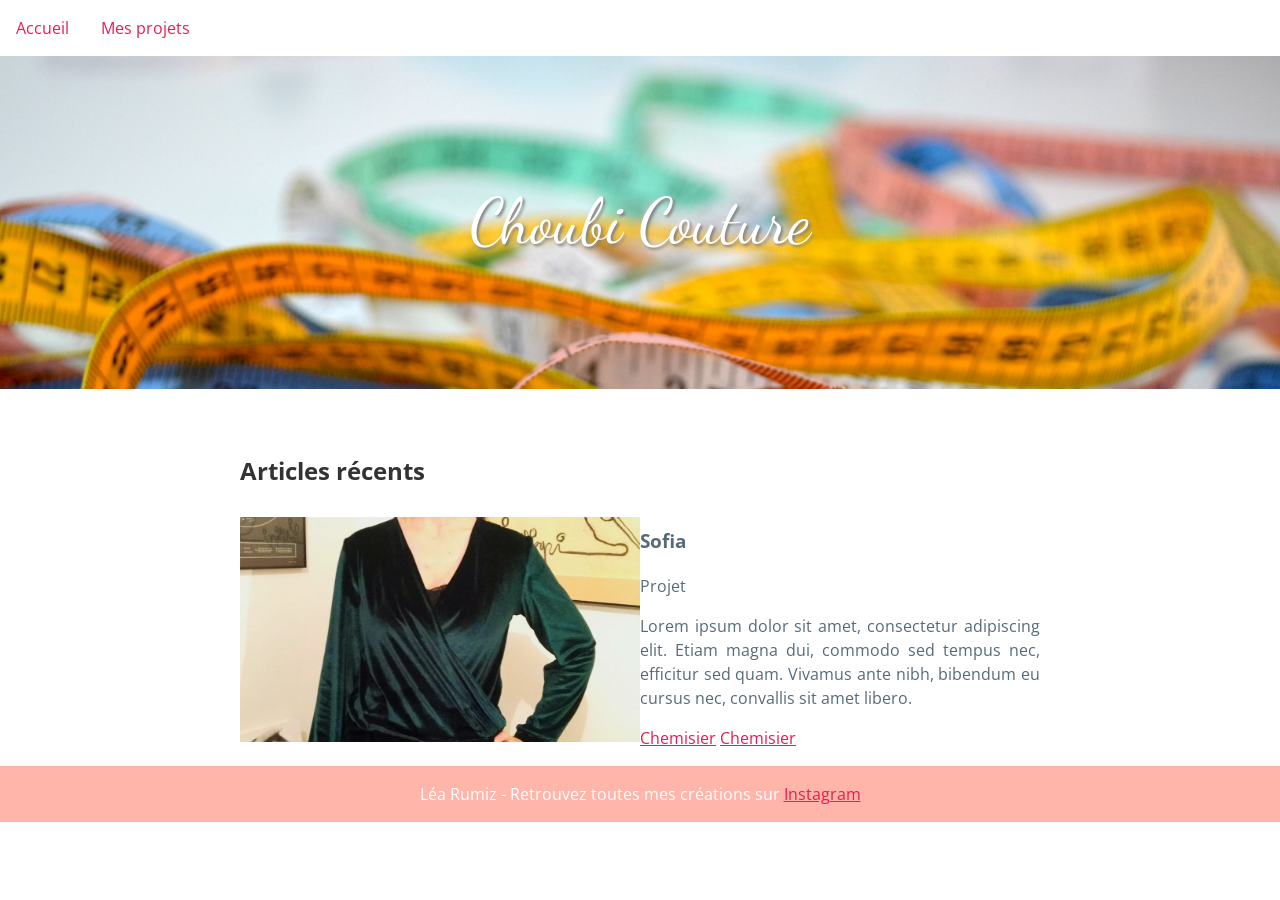
==== public/index.html @ 0cad5ed2 "FInalisation de la page Ernest : rédaction des notes, ajout des photos réalisation, passage en statu" ====
<!DOCTYPE html>
<html lang="fr" dir="ltr">

<head>
  <meta charset="utf-8">
  <meta name="viewport" content="width=device-width, initial-scale=1.0">
  <title>Choubi Couture</title>
  <link href="style.css" rel="stylesheet">
</head>

<body>
  <nav>
    <div class="home">
      <a href="/">Accueil</a>
    </div>
    <div class="projects-menu">
      <a href="#">Mes projets</a>
      <div class="dropdown">
        <a class="dropdown-item" href="./projet-sofia1.html">Chemisier Sofia de Noël</a>
        <a class="dropdown-item" href="./projet-ernest1.html">Manteau Ernest</a>
        <a class="dropdown-item" href="./projet-azara1.html">Jupe Azara</a>
        <a class="dropdown-item" href="./projet-pyjama1.html">Christmas pyjamas</a>
  </div>
    </div>
  </nav>
  <header>
    <h1>
      <a href="#">Choubi Couture</a>
    </h1>
  </header>
  <main>
    <h2>Articles récents</h2>
    <section class="articles">
    <div class="project">
      <div class="illustration">
        <img src="./index-sofia.jpg"/>
      </div>
      <div class="description">
        <h3>Sofia</h3>
        <div class="status">Projet</div>
        <p>
          Lorem ipsum dolor sit amet, consectetur adipiscing elit.
          Etiam magna dui, commodo sed tempus nec, efficitur sed quam.
          Vivamus ante nibh, bibendum eu cursus nec, convallis sit amet libero.
        </p>
        <div class="tags">
          <a href="#">Chemisier</a>
          <a href="#">Chemisier</a>
        </div>
      </div>
    </div>
  </section>
  </main>

  <footer>Léa Rumiz - Retrouvez toutes mes créations sur <a href="https://www.instagram.com/lea_rmz/" target="_blank">Instagram</a> </footer>
</body>

</html>
---- public/style.css ----
@import 'https://fonts.googleapis.com/css?family=Dancing+Script|Open+Sans:300,400,500';

body {
  font-family: "Open Sans", "Helvetica", "Arial", sans-serif;
  line-height: 1.5;
  color: #566b78;
  margin: 0;
}

nav {
  display: flex;
}

nav a {
  color: #e81c4f;
  text-decoration: none;
  padding: 1em;
  display: block;
}

a.dropdown-item {
  padding: 0.5em 1em 0.5em 1em;
}

nav a:hover {
  background-color: #f69bb0c2;
  color: white;
}

.dropdown .dropdown-item {
  display: flex;
}

.dropdown {
  display: none;
  position: absolute;
  background-color: rgb(255, 255, 255);
  border-bottom-left-radius: 6px;
  border-bottom-right-radius: 6px;
  border-top: 2px solid #f69bb0c4;
  box-shadow: 0 8px 8px rgba(10, 10, 10, .1);
}

.projects-menu:hover .dropdown {
  display: block;
}

.makings-menu:hover .dropdown {
  display: block;
}

header {
  background-color: #263d36;
  background-image: url("banner.jpg");
  background-position: center top;
  background-repeat: no-repeat;
  background-size: cover;
  line-height: 1.2;
  padding: 10vw 2em;
  text-align: center;
}

header h1 {
  font-size: 4em;
  font-weight: 300;
  font-family: "Dancing Script", cursive;
  text-shadow: 2px 2px 3px grey;
  margin: 0;
}

header h1 a {
  color: white;
  text-decoration: none;
}

main {
  max-width: 50em;
}

section.articles {}

section.articles .project {
  display: flex;
  flex-wrap: wrap;
}

section.articles .project .illustration {
  width: 400px;
}

section.articles .project .illustration img {
  object-fit: contain;
  height: 100%;
  width: 100%;
}

section.articles .project .description {
  flex: 1;
  min-width: 250px;
}

main,
footer {
  padding: 1em 1em;
  margin: 0 auto;
}

h1,
h2,
strong {
  color: #333;
}

h2 {
  margin-top: 1em;
  padding-top: 1em;
}

p {
  text-align: justify;
}

main a,
footer a {
  color: #e81c4f;
}

main a:hover,
footer a:hover {
  color: #c11741;
}

section.pattern .content,
section.fabric .content {
  display: flex;
  flex-wrap: wrap;
}

section.pattern .infos,
section.fabric .infos {
  min-width: 18em;
  margin-right: auto;
}

section.pattern .images img {
  width: 300px;
}

section.fabric .images img {
  width: 300px;
}

section.garment .images figure.illustration {
  display: inline;
}

section.garment .images img {
  max-height: 350px;
}

footer {
  text-align: center;
  background-color: #ffb5a9;
  color: white;
}
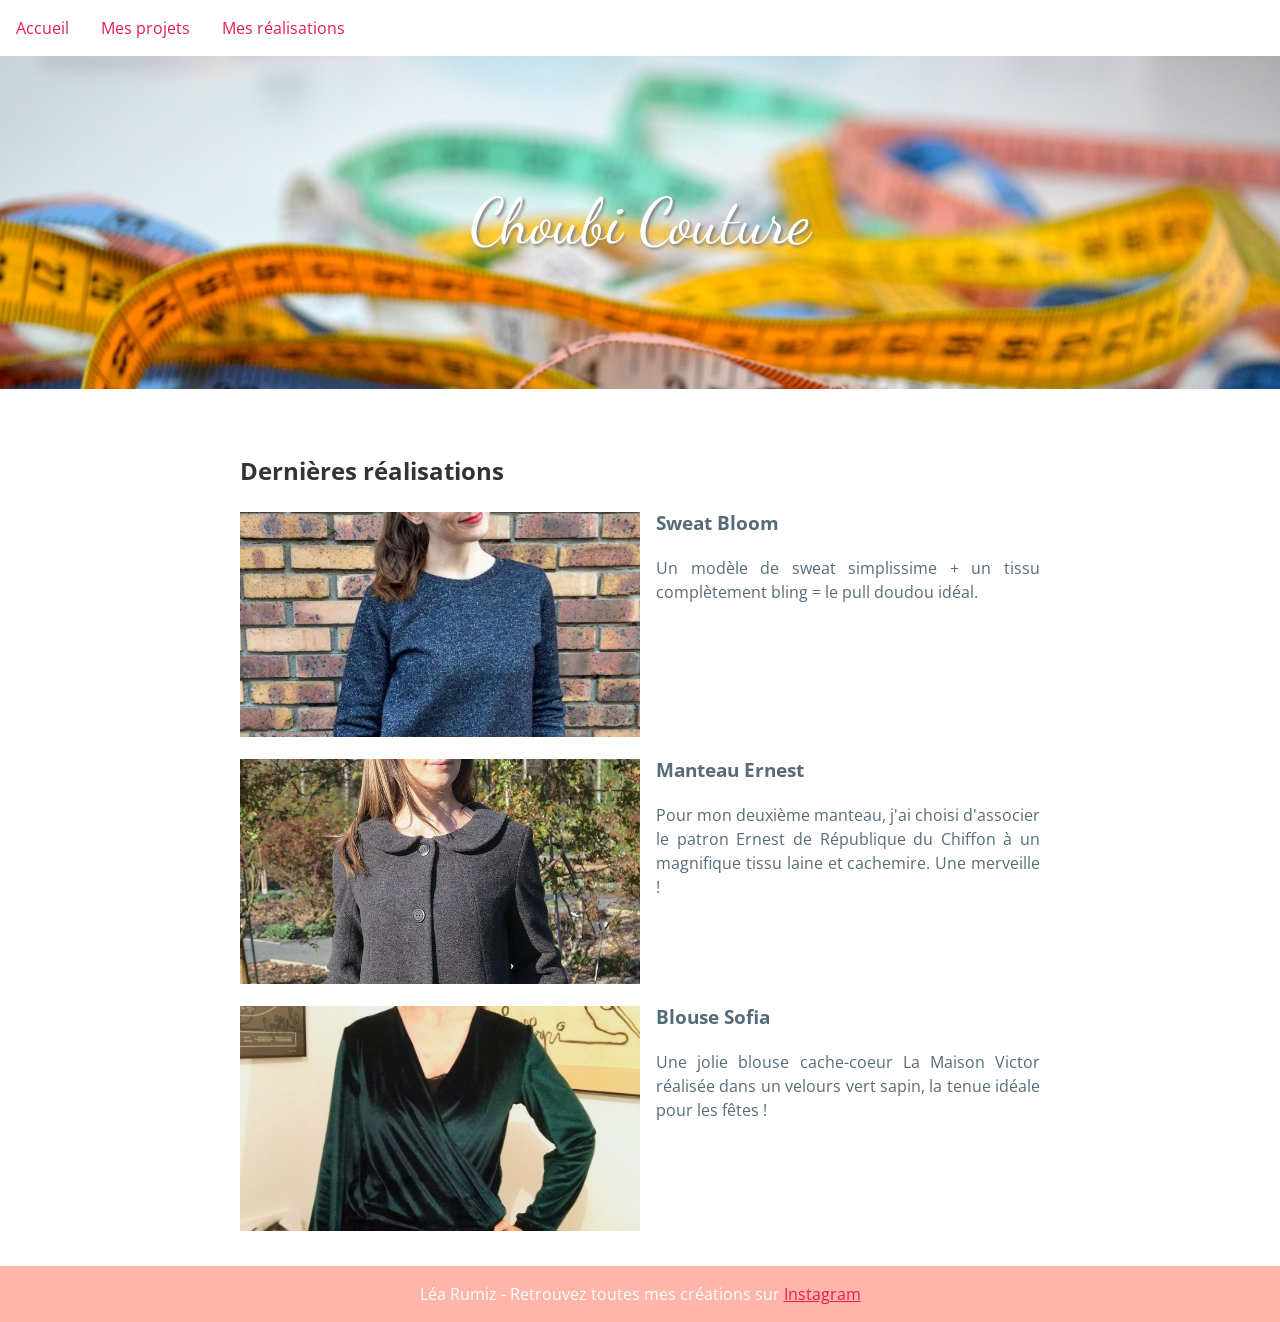
==== commit 8733322e: "Page index : style des blocs dernières réalisation + lien vers les pages correspondantes" ====
--- a/public/index.html
+++ b/public/index.html
@@ -1,58 +1,74 @@
 <!DOCTYPE html>
-<html lang="fr" dir="ltr">
-
-<head>
-  <meta charset="utf-8">
-  <meta name="viewport" content="width=device-width, initial-scale=1.0">
-  <title>Choubi Couture</title>
-  <link href="style.css" rel="stylesheet">
-</head>
-
-<body>
-  <nav>
-    <div class="home">
-      <a href="/">Accueil</a>
-    </div>
-    <div class="projects-menu">
-      <a href="#">Mes projets</a>
-      <div class="dropdown">
-        <a class="dropdown-item" href="./projet-sofia1.html">Chemisier Sofia de Noël</a>
-        <a class="dropdown-item" href="./projet-ernest1.html">Manteau Ernest</a>
-        <a class="dropdown-item" href="./projet-azara1.html">Jupe Azara</a>
-        <a class="dropdown-item" href="./projet-pyjama1.html">Christmas pyjamas</a>
-  </div>
-    </div>
-  </nav>
-  <header>
-    <h1>
-      <a href="#">Choubi Couture</a>
-    </h1>
-  </header>
-  <main>
-    <h2>Articles récents</h2>
-    <section class="articles">
-    <div class="project">
-      <div class="illustration">
-        <img src="./index-sofia.jpg"/>
+  <html lang="fr" dir="ltr">
+  <head>
+    <meta charset="utf-8">
+    <meta name="viewport" content="width=device-width, initial-scale=1.0">
+    <title>Choubi Couture</title>
+    <link href="style.css" rel="stylesheet">
+  </head>
+  <body>
+    <nav>
+      <div class="home">
+        <a href="/">Accueil</a>
       </div>
-      <div class="description">
-        <h3>Sofia</h3>
-        <div class="status">Projet</div>
-        <p>
-          Lorem ipsum dolor sit amet, consectetur adipiscing elit.
-          Etiam magna dui, commodo sed tempus nec, efficitur sed quam.
-          Vivamus ante nibh, bibendum eu cursus nec, convallis sit amet libero.
-        </p>
-        <div class="tags">
-          <a href="#">Chemisier</a>
-          <a href="#">Chemisier</a>
-        </div>
+      <div class="projects-menu">
+        <a href="#">Mes projets</a>
+        <div class="dropdown">
+<a class="dropdown-item" href="./projet-azara1.html">Jupe Azara</a>
+<a class="dropdown-item" href="./projet-bruna1.html">Chemisier Bruna</a>
+<a class="dropdown-item" href="./projet-kitty1.html">Blazer Kitty</a>
+<a class="dropdown-item" href="./projet-ditte1.html">Robe Ditte</a>
+<a class="dropdown-item" href="./projet-melilot1.html">Chemise Mélilot</a>
+</div>
       </div>
-    </div>
-  </section>
-  </main>
-
-  <footer>Léa Rumiz - Retrouvez toutes mes créations sur <a href="https://www.instagram.com/lea_rmz/" target="_blank">Instagram</a> </footer>
-</body>
-
-</html>
+      <div class="makings-menu">
+        <a href="#">Mes réalisations</a>
+        <div class="dropdown">
+<a class="dropdown-item" href="./projet-ernest1.html">Manteau Ernest</a>
+<a class="dropdown-item" href="./projet-pyjama1.html">Christmas pyjamas</a>
+<a class="dropdown-item" href="./projet-sofia1.html">Blouse Sofia de Noël</a>
+<a class="dropdown-item" href="./projet-bloom1.html">Sweat Bloom</a>
+</div>
+      </div>
+    </nav>
+    <header>
+      <h1>
+        <a href="index.html">Choubi Couture</a>
+      </h1>
+    </header>
+    <main>
+      <h2>Dernières réalisations</h2>
+      <section class="articles">
+        <a href="./projet-bloom1.html"><div class="project">
+            <div class="illustration">
+              <img src="./index-bloom.jpg" />
+            </div>
+            <div class="description">
+              <h3>Sweat Bloom</h3>
+              <p>Un modèle de sweat simplissime + un tissu complètement bling = le pull doudou idéal.</p>
+            </div>
+          </div></a>
+<a href="./projet-ernest1.html"><div class="project">
+            <div class="illustration">
+              <img src="./index-ernest.jpg" />
+            </div>
+            <div class="description">
+              <h3>Manteau Ernest</h3>
+              <p>Pour mon deuxième manteau, j'ai choisi d'associer le patron Ernest de République du Chiffon
+  à un magnifique tissu laine et cachemire. Une merveille !</p>
+            </div>
+          </div></a>
+<a href="./projet-sofia1.html"><div class="project">
+            <div class="illustration">
+              <img src="./index-sofia.jpg" />
+            </div>
+            <div class="description">
+              <h3>Blouse Sofia</h3>
+              <p>Une jolie blouse cache-coeur La Maison Victor réalisée dans un velours vert sapin, la tenue idéale pour les fêtes !</p>
+            </div>
+          </div></a>
+      </section>
+    </main>
+    <footer>Léa Rumiz - Retrouvez toutes mes créations sur <a href="https://www.instagram.com/lea_rmz/" target="_blank">Instagram</a> </footer>
+  </body>
+  </html>
--- a/public/style.css
+++ b/public/style.css
@@ -77,15 +77,24 @@
   max-width: 50em;
 }
 
-section.articles {}
+section.articles a {
+  color: inherit;
+  text-decoration: none;
+}
+
+section.articles a:hover {
+  color: #e81c4f;
+}
 
 section.articles .project {
   display: flex;
   flex-wrap: wrap;
+  margin-bottom: 1rem;
 }
 
 section.articles .project .illustration {
   width: 400px;
+  margin-right: 1rem;
 }
 
 section.articles .project .illustration img {
@@ -97,6 +106,10 @@
 section.articles .project .description {
   flex: 1;
   min-width: 250px;
+}
+
+section.articles .project .description h3 {
+  margin-top: 0;
 }
 
 main,
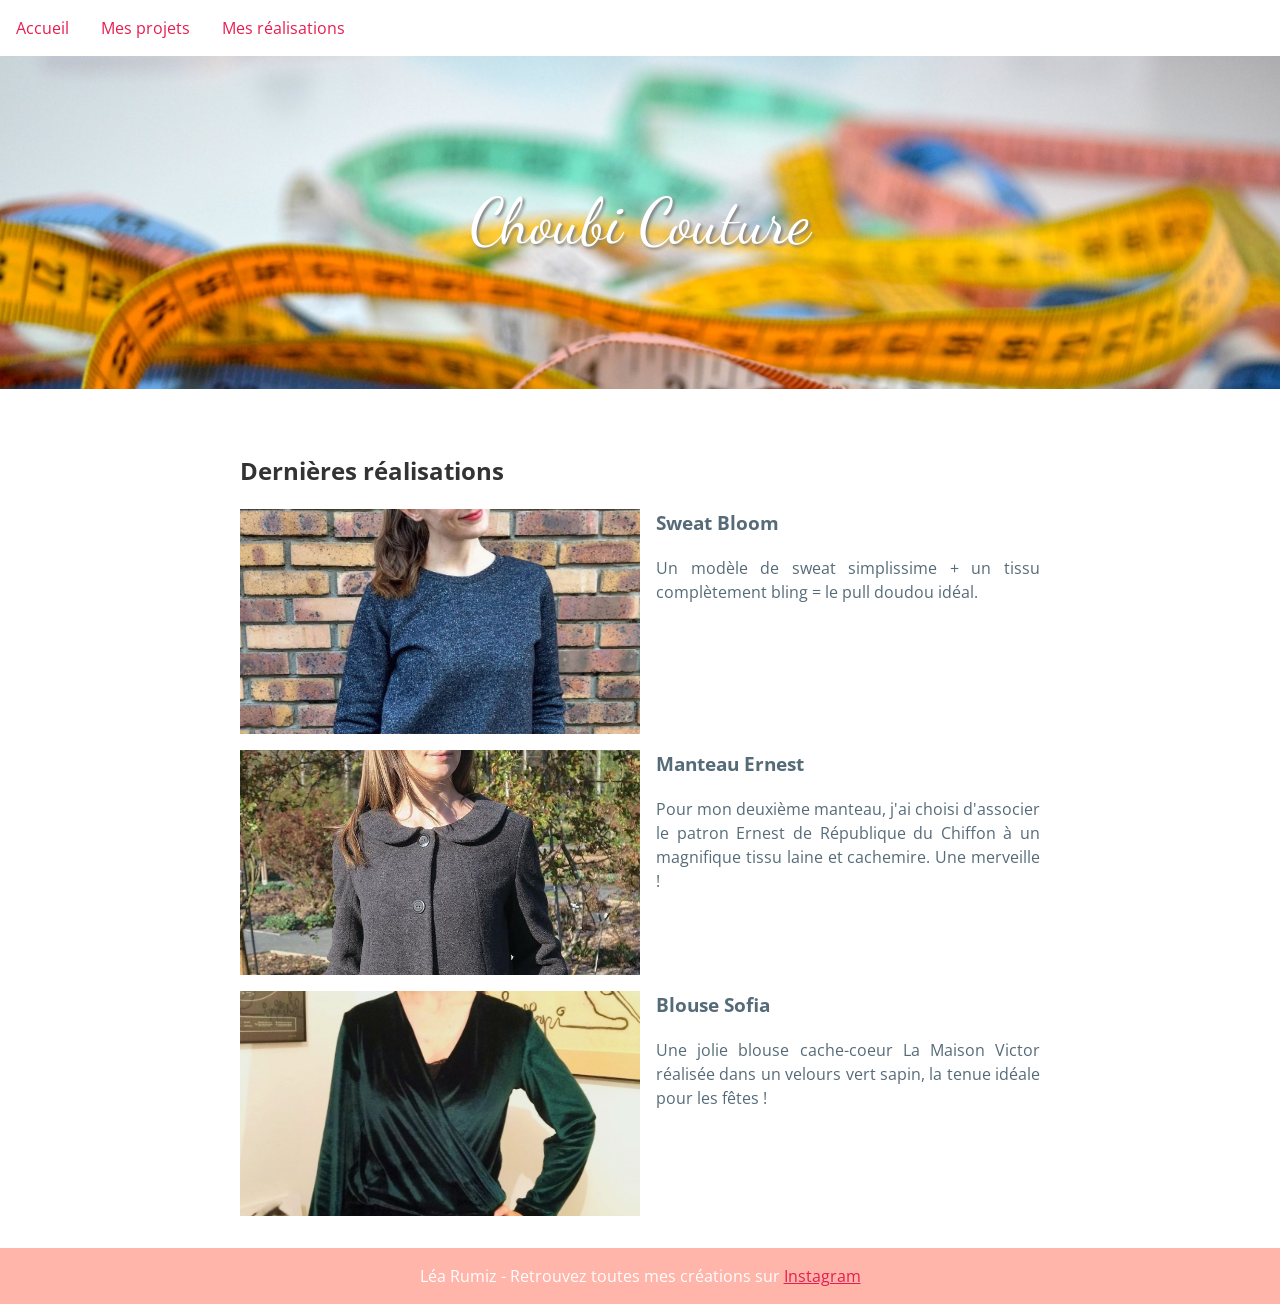
==== commit 3c26012b: "Lien vers les pages correspondantes avec effet zoom+rotation sur les images index" ====
--- a/public/index.html
+++ b/public/index.html
@@ -41,7 +41,7 @@
       <section class="articles">
         <a href="./projet-bloom1.html"><div class="project">
             <div class="illustration">
-              <img src="./index-bloom.jpg" />
+              <div class="image" style="background-image: url(./index-bloom.jpg)"></div>
             </div>
             <div class="description">
               <h3>Sweat Bloom</h3>
@@ -50,7 +50,7 @@
           </div></a>
 <a href="./projet-ernest1.html"><div class="project">
             <div class="illustration">
-              <img src="./index-ernest.jpg" />
+              <div class="image" style="background-image: url(./index-ernest.jpg)"></div>
             </div>
             <div class="description">
               <h3>Manteau Ernest</h3>
@@ -60,7 +60,7 @@
           </div></a>
 <a href="./projet-sofia1.html"><div class="project">
             <div class="illustration">
-              <img src="./index-sofia.jpg" />
+              <div class="image" style="background-image: url(./index-sofia.jpg)"></div>
             </div>
             <div class="description">
               <h3>Blouse Sofia</h3>
--- a/public/style.css
+++ b/public/style.css
@@ -86,6 +86,22 @@
   color: #e81c4f;
 }
 
+section.articles .project .illustration .image {
+  background-position: center;
+  background-size: cover;
+  height: 100%;
+  width: 100%;
+  background-repeat: no-repeat;
+}
+
+section.articles .project .illustration .image:hover {
+  transform: scale(1.2) rotate(-5deg);
+}
+
+section.articles .project .illustration .image {
+  transition: all .5s ease-in-out;
+}
+
 section.articles .project {
   display: flex;
   flex-wrap: wrap;
@@ -94,7 +110,9 @@
 
 section.articles .project .illustration {
   width: 400px;
+  height: 225px;
   margin-right: 1rem;
+  overflow: hidden;
 }
 
 section.articles .project .illustration img {
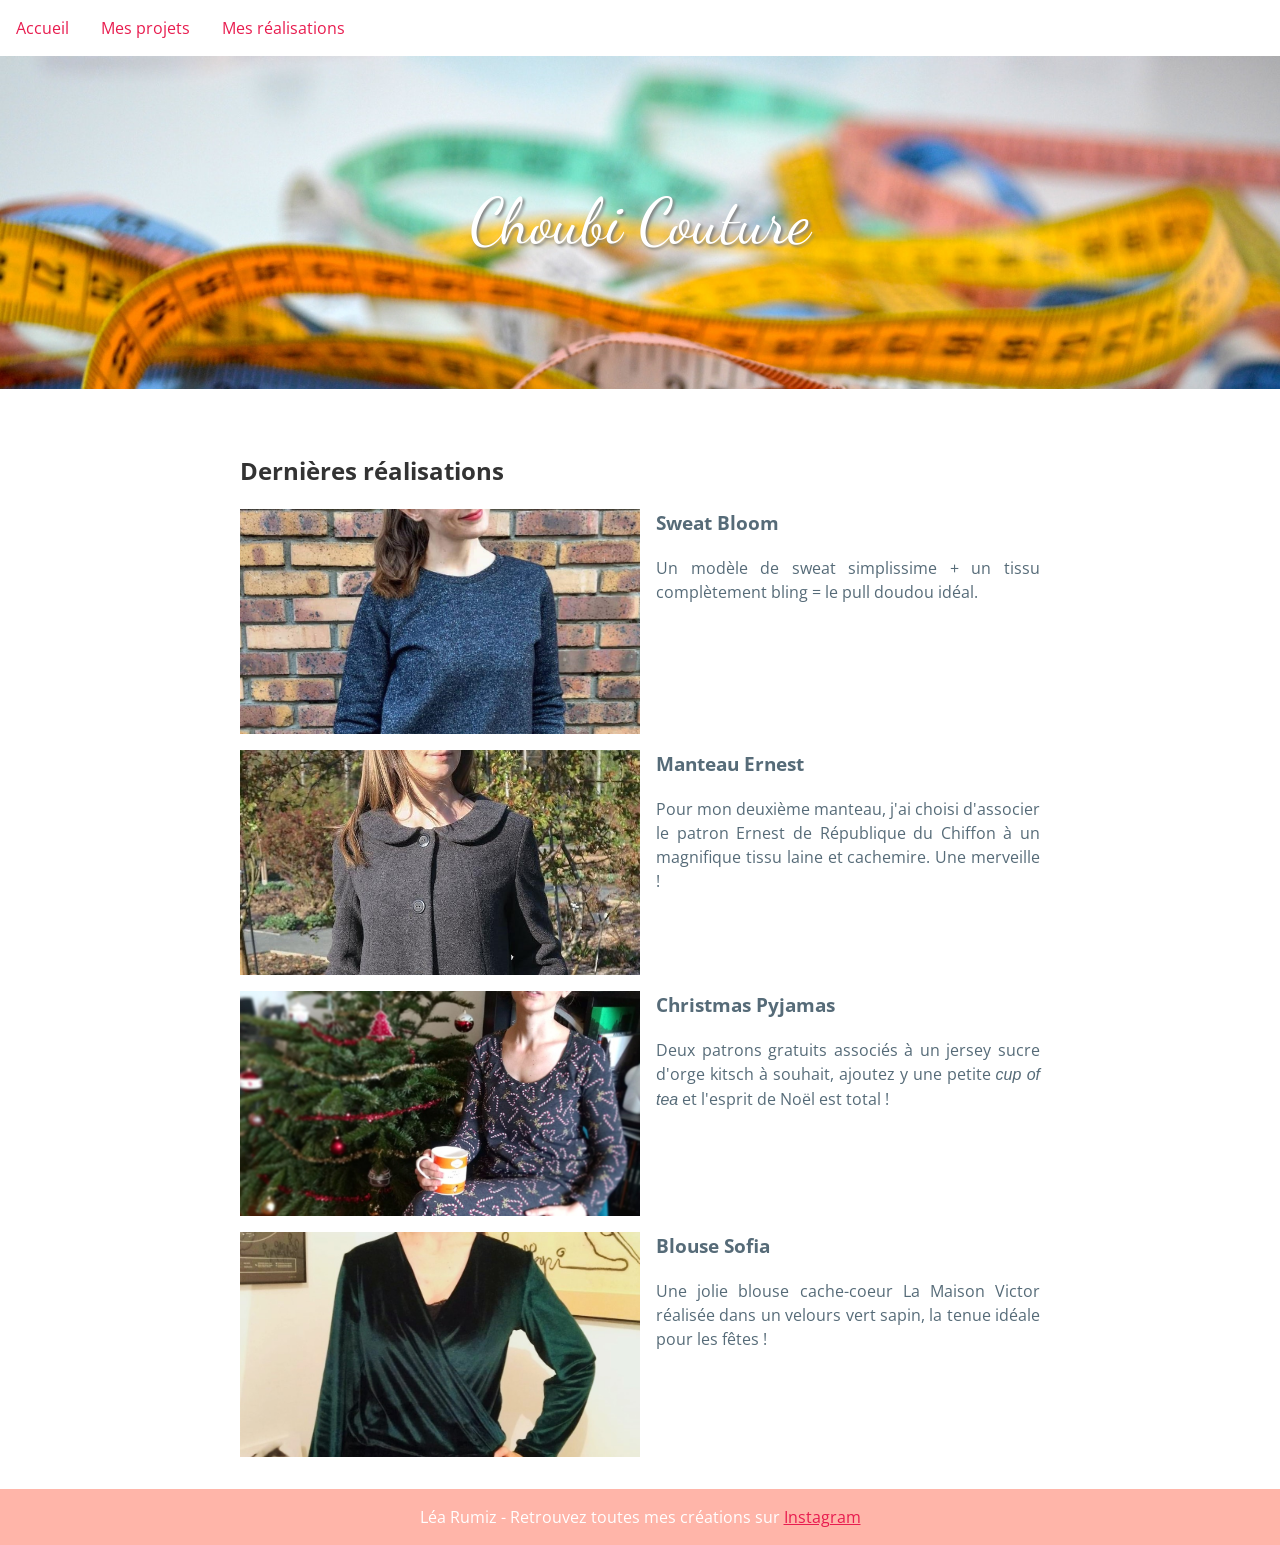
==== commit 4aef8132: "Ajout du projet christmas pyjama à la page d'accueil" ====
--- a/public/index.html
+++ b/public/index.html
@@ -58,6 +58,16 @@
   à un magnifique tissu laine et cachemire. Une merveille !</p>
             </div>
           </div></a>
+<a href="./projet-pyjama1.html"><div class="project">
+            <div class="illustration">
+              <div class="image" style="background-image: url(./index-pyjama.jpg)"></div>
+            </div>
+            <div class="description">
+              <h3>Christmas Pyjamas</h3>
+              <p>Deux patrons gratuits associés à un jersey sucre d'orge kitsch à souhait, ajoutez y une petite
+  <em>cup of tea</em> et l'esprit de Noël est total !</p>
+            </div>
+          </div></a>
 <a href="./projet-sofia1.html"><div class="project">
             <div class="illustration">
               <div class="image" style="background-image: url(./index-sofia.jpg)"></div>
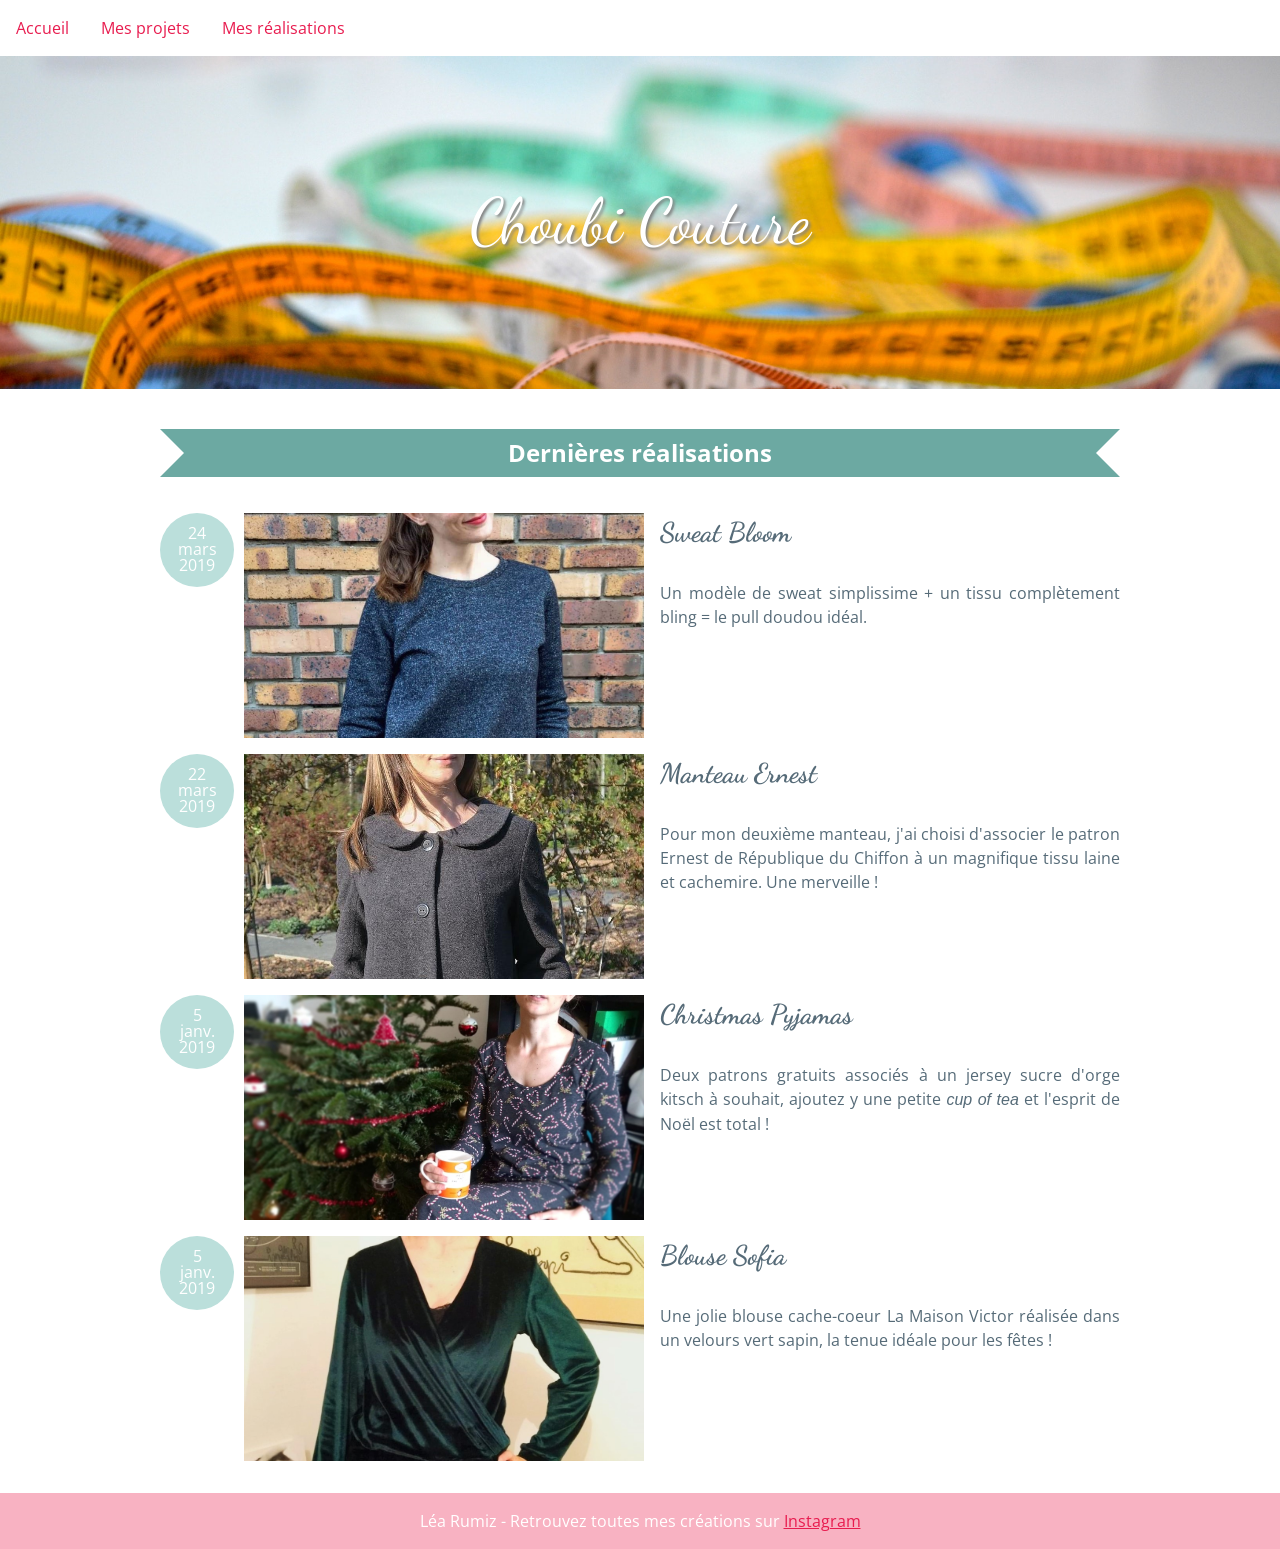
==== commit d290638a: "Page d'accueil : ajout de pastilles dates et style h2 fanion" ====
--- a/public/index.html
+++ b/public/index.html
@@ -24,10 +24,10 @@
       <div class="makings-menu">
         <a href="#">Mes réalisations</a>
         <div class="dropdown">
+<a class="dropdown-item" href="./projet-bloom1.html">Sweat Bloom</a>
 <a class="dropdown-item" href="./projet-ernest1.html">Manteau Ernest</a>
 <a class="dropdown-item" href="./projet-pyjama1.html">Christmas pyjamas</a>
 <a class="dropdown-item" href="./projet-sofia1.html">Blouse Sofia de Noël</a>
-<a class="dropdown-item" href="./projet-bloom1.html">Sweat Bloom</a>
 </div>
       </div>
     </nav>
@@ -37,9 +37,12 @@
       </h1>
     </header>
     <main>
-      <h2>Dernières réalisations</h2>
+      <h2 class="home">Dernières réalisations</h2>
       <section class="articles">
         <a href="./projet-bloom1.html"><div class="project">
+            <div class="date">
+              24 mars 2019
+            </div>
             <div class="illustration">
               <div class="image" style="background-image: url(./index-bloom.jpg)"></div>
             </div>
@@ -49,6 +52,9 @@
             </div>
           </div></a>
 <a href="./projet-ernest1.html"><div class="project">
+            <div class="date">
+              22 mars 2019
+            </div>
             <div class="illustration">
               <div class="image" style="background-image: url(./index-ernest.jpg)"></div>
             </div>
@@ -59,6 +65,9 @@
             </div>
           </div></a>
 <a href="./projet-pyjama1.html"><div class="project">
+            <div class="date">
+              5 janv. 2019
+            </div>
             <div class="illustration">
               <div class="image" style="background-image: url(./index-pyjama.jpg)"></div>
             </div>
@@ -69,6 +78,9 @@
             </div>
           </div></a>
 <a href="./projet-sofia1.html"><div class="project">
+            <div class="date">
+              5 janv. 2019
+            </div>
             <div class="illustration">
               <div class="image" style="background-image: url(./index-sofia.jpg)"></div>
             </div>
--- a/public/style.css
+++ b/public/style.css
@@ -74,7 +74,7 @@
 }
 
 main {
-  max-width: 50em;
+  max-width: 60em;
 }
 
 section.articles a {
@@ -84,6 +84,22 @@
 
 section.articles a:hover {
   color: #e81c4f;
+}
+
+.date {
+  margin-right: 10px;
+  margin-bottom: .5em;
+  background: #BBDFDB;
+  color: #fff;
+  width: 50px;
+  height: 50px;
+  padding: .75rem;
+  line-height: 1em;
+  font-size: 1em;
+  text-align: center;
+  text-transform: lowercase;
+  border-radius: 50%;
+  word-spacing: 50px;
 }
 
 section.articles .project .illustration .image {
@@ -128,6 +144,8 @@
 
 section.articles .project .description h3 {
   margin-top: 0;
+  font-family: "Dancing Script", cursive;
+  font-size: 1.7em;
 }
 
 main,
@@ -147,6 +165,38 @@
   padding-top: 1em;
 }
 
+h2.home {
+  margin-top: 1em;
+  margin-bottom: 1.5em;
+  padding-top: .25em;
+  padding-bottom: .25em;
+  text-align: center;
+  background-color: #6CA9A2;
+  color: white;
+  position: relative;
+}
+
+h2.home::before {
+  content: '';
+  display: block;
+  position: absolute;
+  border: 1em solid #6CA9A2;
+  z-index: 1;
+  border-left-color: #fff;
+  margin-top: -.25em;
+}
+
+h2.home::after {
+  content: '';
+  display: block;
+  position: absolute;
+  border: 1em solid #6CA9A2;
+  z-index: 1;
+  border-right-color: #fff;
+  margin-top: -1.75em;
+  right: 0;
+}
+
 p {
   text-align: justify;
 }
@@ -191,6 +241,6 @@
 
 footer {
   text-align: center;
-  background-color: #ffb5a9;
-  color: white;
-}
+  background-color: #f69bb0c4;
+  color: white;
+}
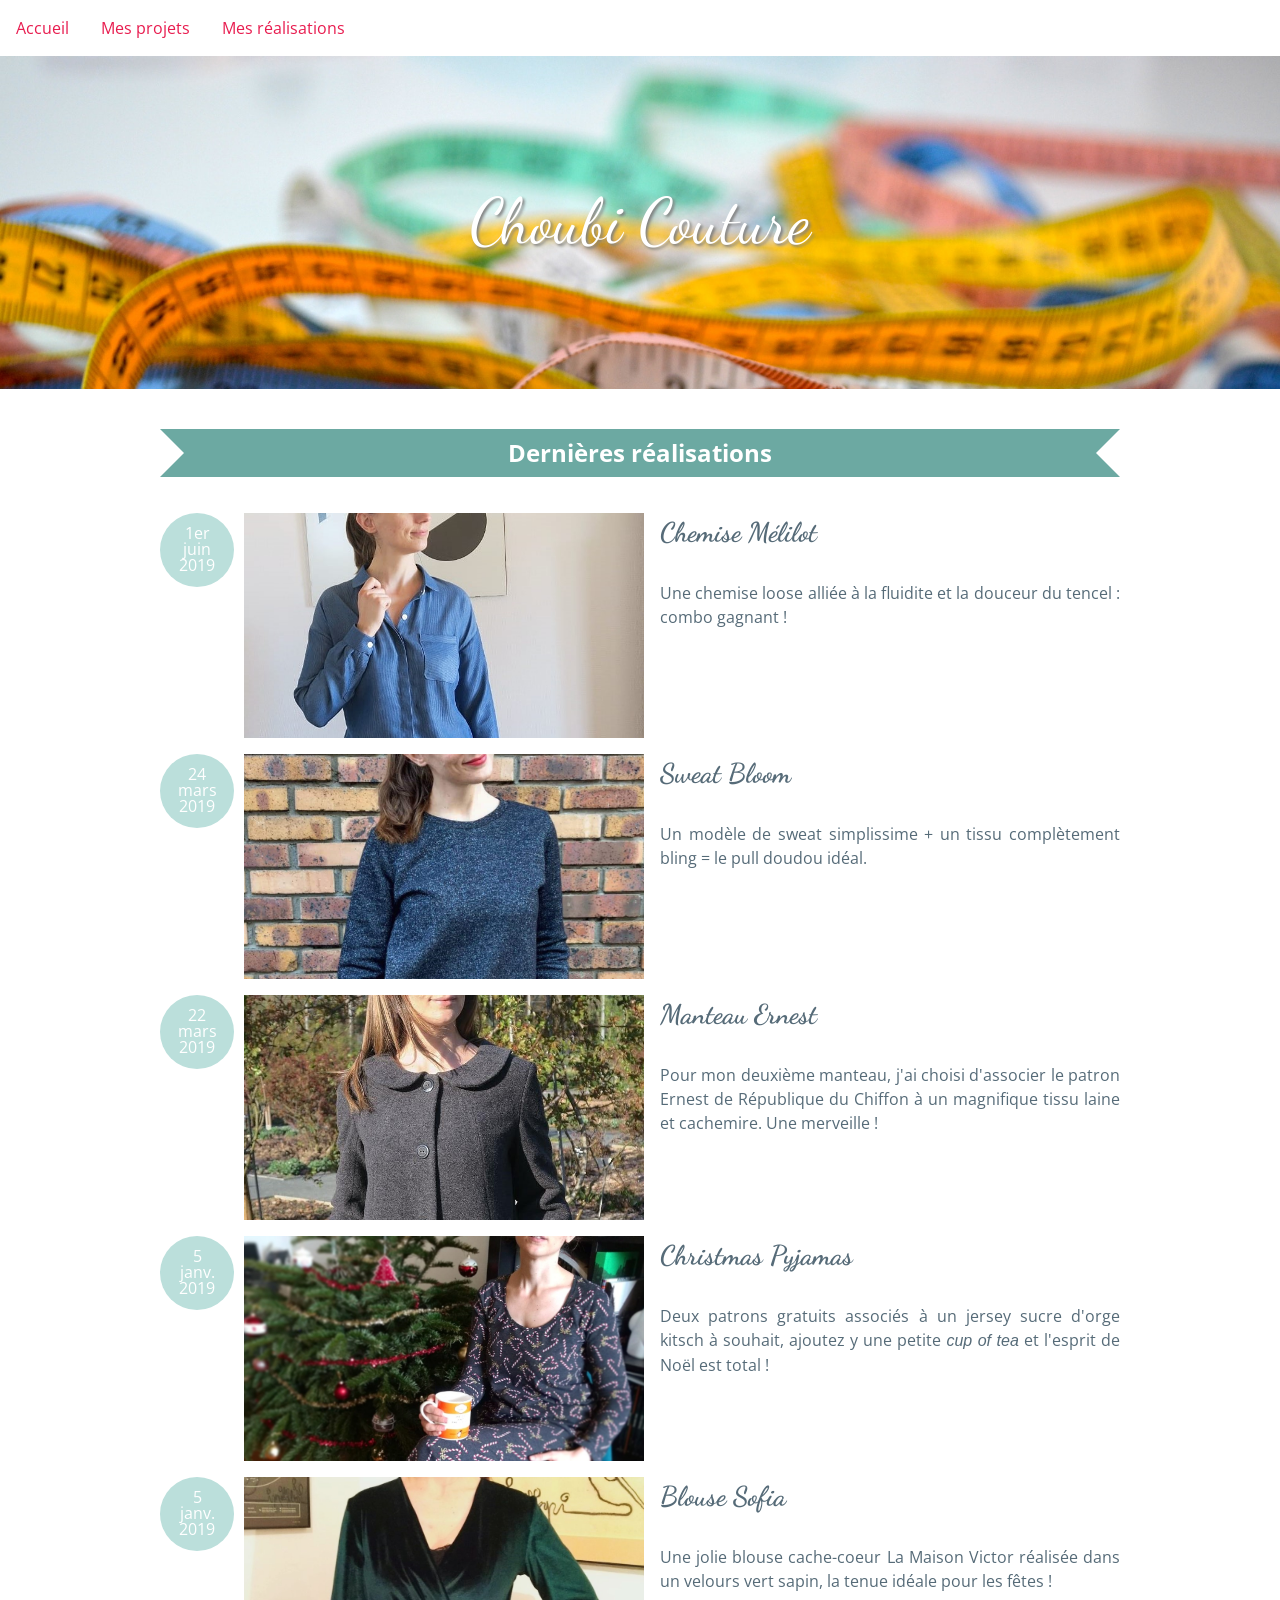
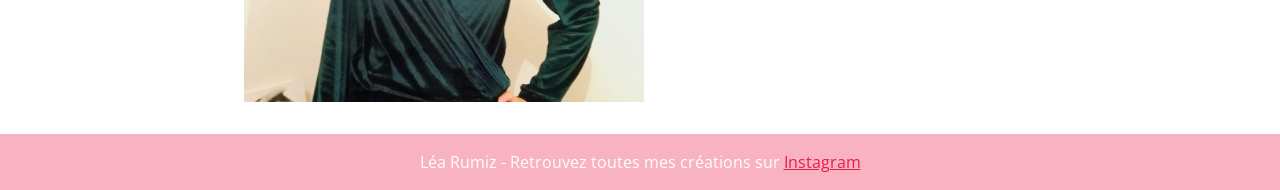
==== commit 8c44e8fc: "Projet Mélilot sur page d'accueil" ====
--- a/public/index.html
+++ b/public/index.html
@@ -18,12 +18,12 @@
 <a class="dropdown-item" href="./projet-bruna1.html">Chemisier Bruna</a>
 <a class="dropdown-item" href="./projet-kitty1.html">Blazer Kitty</a>
 <a class="dropdown-item" href="./projet-ditte1.html">Robe Ditte</a>
-<a class="dropdown-item" href="./projet-melilot1.html">Chemise Mélilot</a>
 </div>
       </div>
       <div class="makings-menu">
         <a href="#">Mes réalisations</a>
         <div class="dropdown">
+<a class="dropdown-item" href="./projet-melilot1.html">Chemise Mélilot</a>
 <a class="dropdown-item" href="./projet-bloom1.html">Sweat Bloom</a>
 <a class="dropdown-item" href="./projet-ernest1.html">Manteau Ernest</a>
 <a class="dropdown-item" href="./projet-pyjama1.html">Christmas pyjamas</a>
@@ -39,7 +39,19 @@
     <main>
       <h2 class="home">Dernières réalisations</h2>
       <section class="articles">
-        <a href="./projet-bloom1.html"><div class="project">
+        <a href="./projet-melilot1.html"><div class="project">
+            <div class="date">
+              1er juin 2019
+            </div>
+            <div class="illustration">
+              <div class="image" style="background-image: url(./index-melilot.jpg)"></div>
+            </div>
+            <div class="description">
+              <h3>Chemise Mélilot</h3>
+              <p>Une chemise loose alliée à la fluidite et la douceur du tencel : combo gagnant !</p>
+            </div>
+          </div></a>
+<a href="./projet-bloom1.html"><div class="project">
             <div class="date">
               24 mars 2019
             </div>
--- a/public/style.css
+++ b/public/style.css
@@ -184,6 +184,7 @@
   z-index: 1;
   border-left-color: #fff;
   margin-top: -.25em;
+  border-right-width: 0;
 }
 
 h2.home::after {
@@ -195,6 +196,7 @@
   border-right-color: #fff;
   margin-top: -1.75em;
   right: 0;
+  border-left-width: 0;
 }
 
 p {
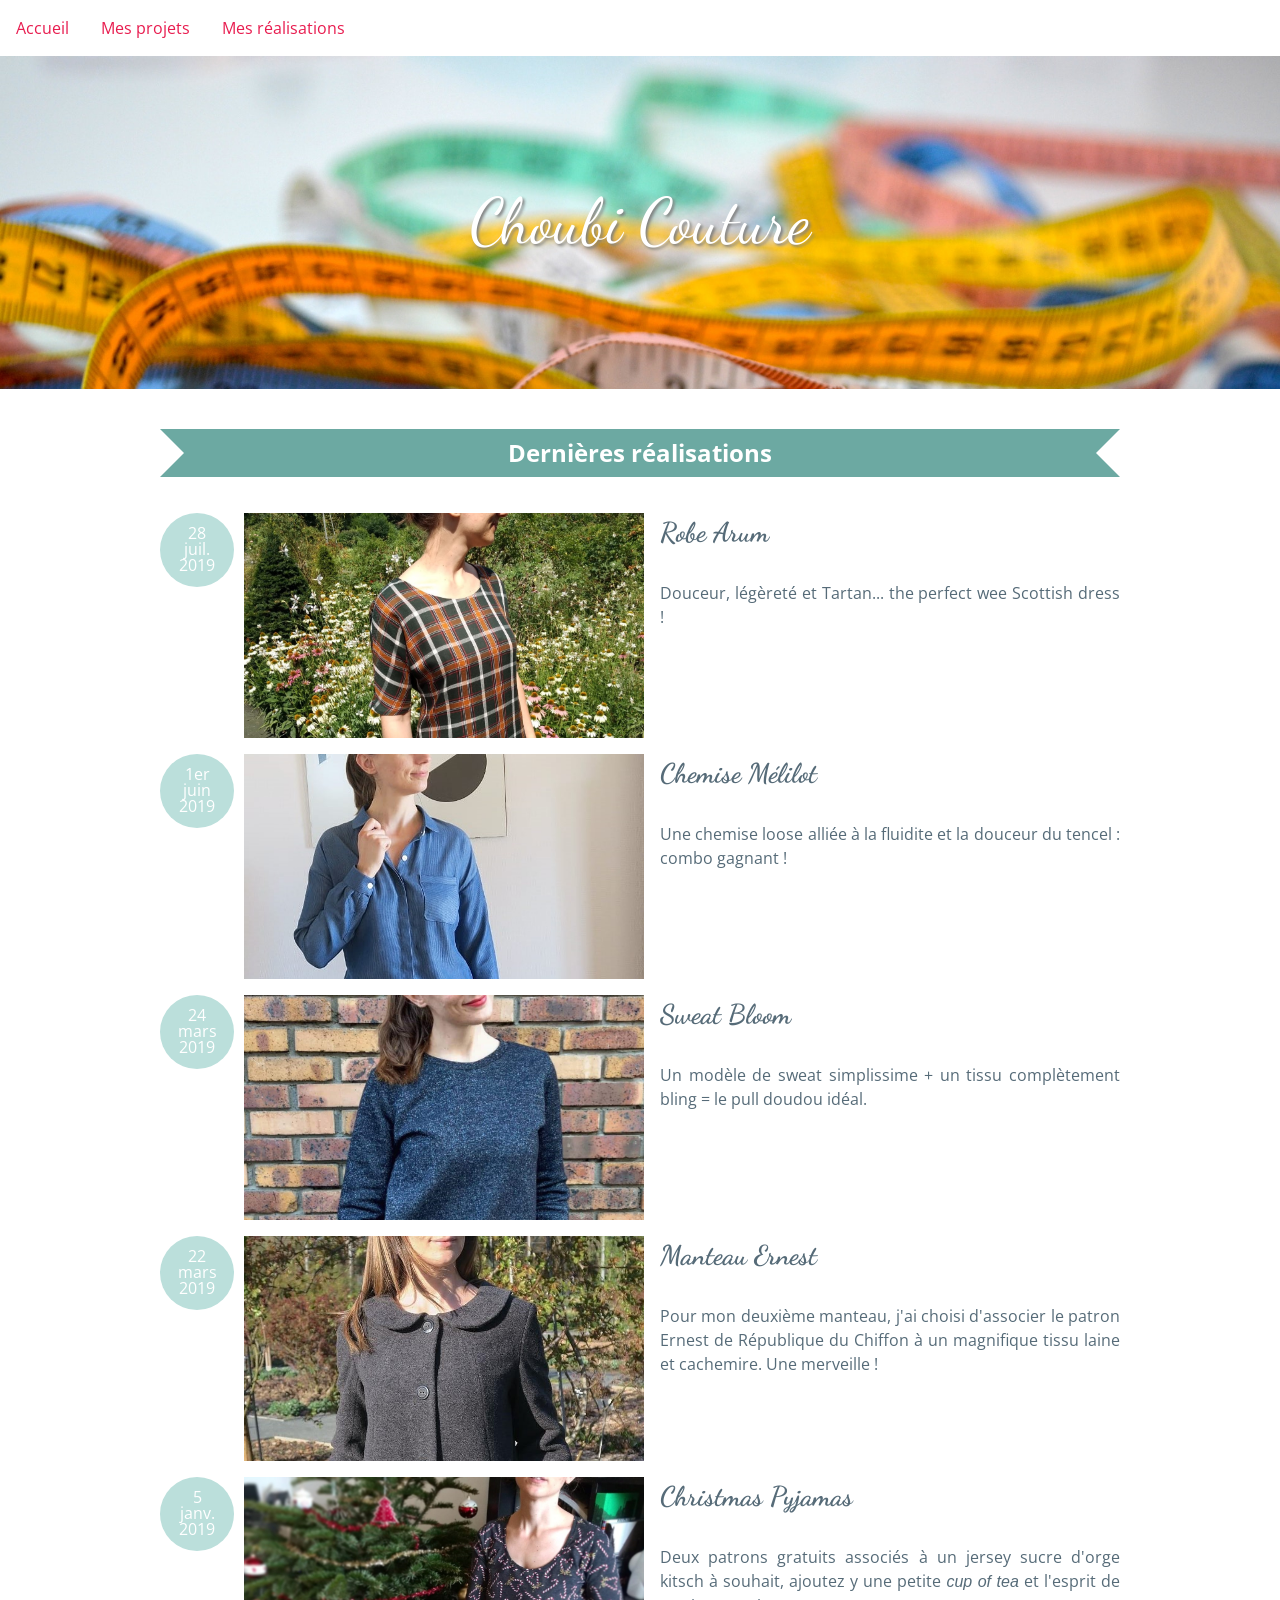
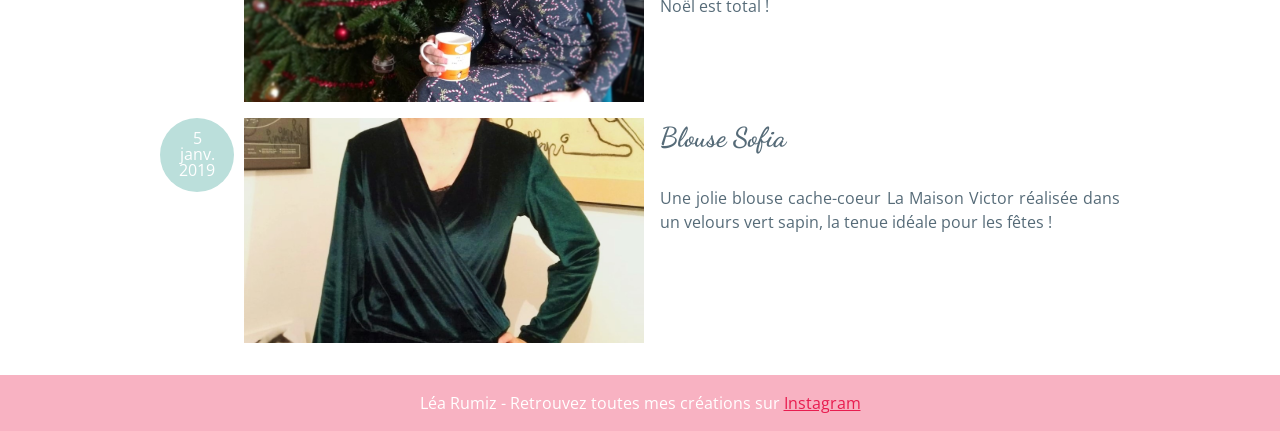
==== commit 151714cb: "Corrections diverses (Arum, Justine, Sunset)" ====
--- a/public/index.html
+++ b/public/index.html
@@ -16,8 +16,9 @@
         <div class="dropdown">
 <a class="dropdown-item" href="./projet-azara1.html">Jupe Azara</a>
 <a class="dropdown-item" href="./projet-bruna1.html">Chemisier Bruna</a>
+<a class="dropdown-item" href="./projet-justine1.html">Jupe Justine</a>
+<a class="dropdown-item" href="./projet-sunset1.html">Short Sunset</a>
 <a class="dropdown-item" href="./projet-kitty1.html">Blazer Kitty</a>
-<a class="dropdown-item" href="./projet-ditte1.html">Robe Ditte</a>
 </div>
       </div>
       <div class="makings-menu">
@@ -28,6 +29,7 @@
 <a class="dropdown-item" href="./projet-ernest1.html">Manteau Ernest</a>
 <a class="dropdown-item" href="./projet-pyjama1.html">Christmas pyjamas</a>
 <a class="dropdown-item" href="./projet-sofia1.html">Blouse Sofia de Noël</a>
+<a class="dropdown-item" href="./projet-arum1.html">Robe Arum</a>
 </div>
       </div>
     </nav>
@@ -40,6 +42,18 @@
       <h2 class="home">Dernières réalisations</h2>
       <section class="articles">
         <a href="./projet-melilot1.html"><div class="project">
+            <div class="date">
+              28 juil. 2019
+            </div>
+            <div class="illustration">
+              <div class="image" style="background-image: url(./index-arum.jpg)"></div>
+            </div>
+            <div class="description">
+              <h3>Robe Arum</h3>
+              <p>Douceur, légèreté et Tartan... the perfect wee Scottish dress !</p>
+            </div>
+          </div></a>
+<a href="./projet-melilot1.html"><div class="project">
             <div class="date">
               1er juin 2019
             </div>
